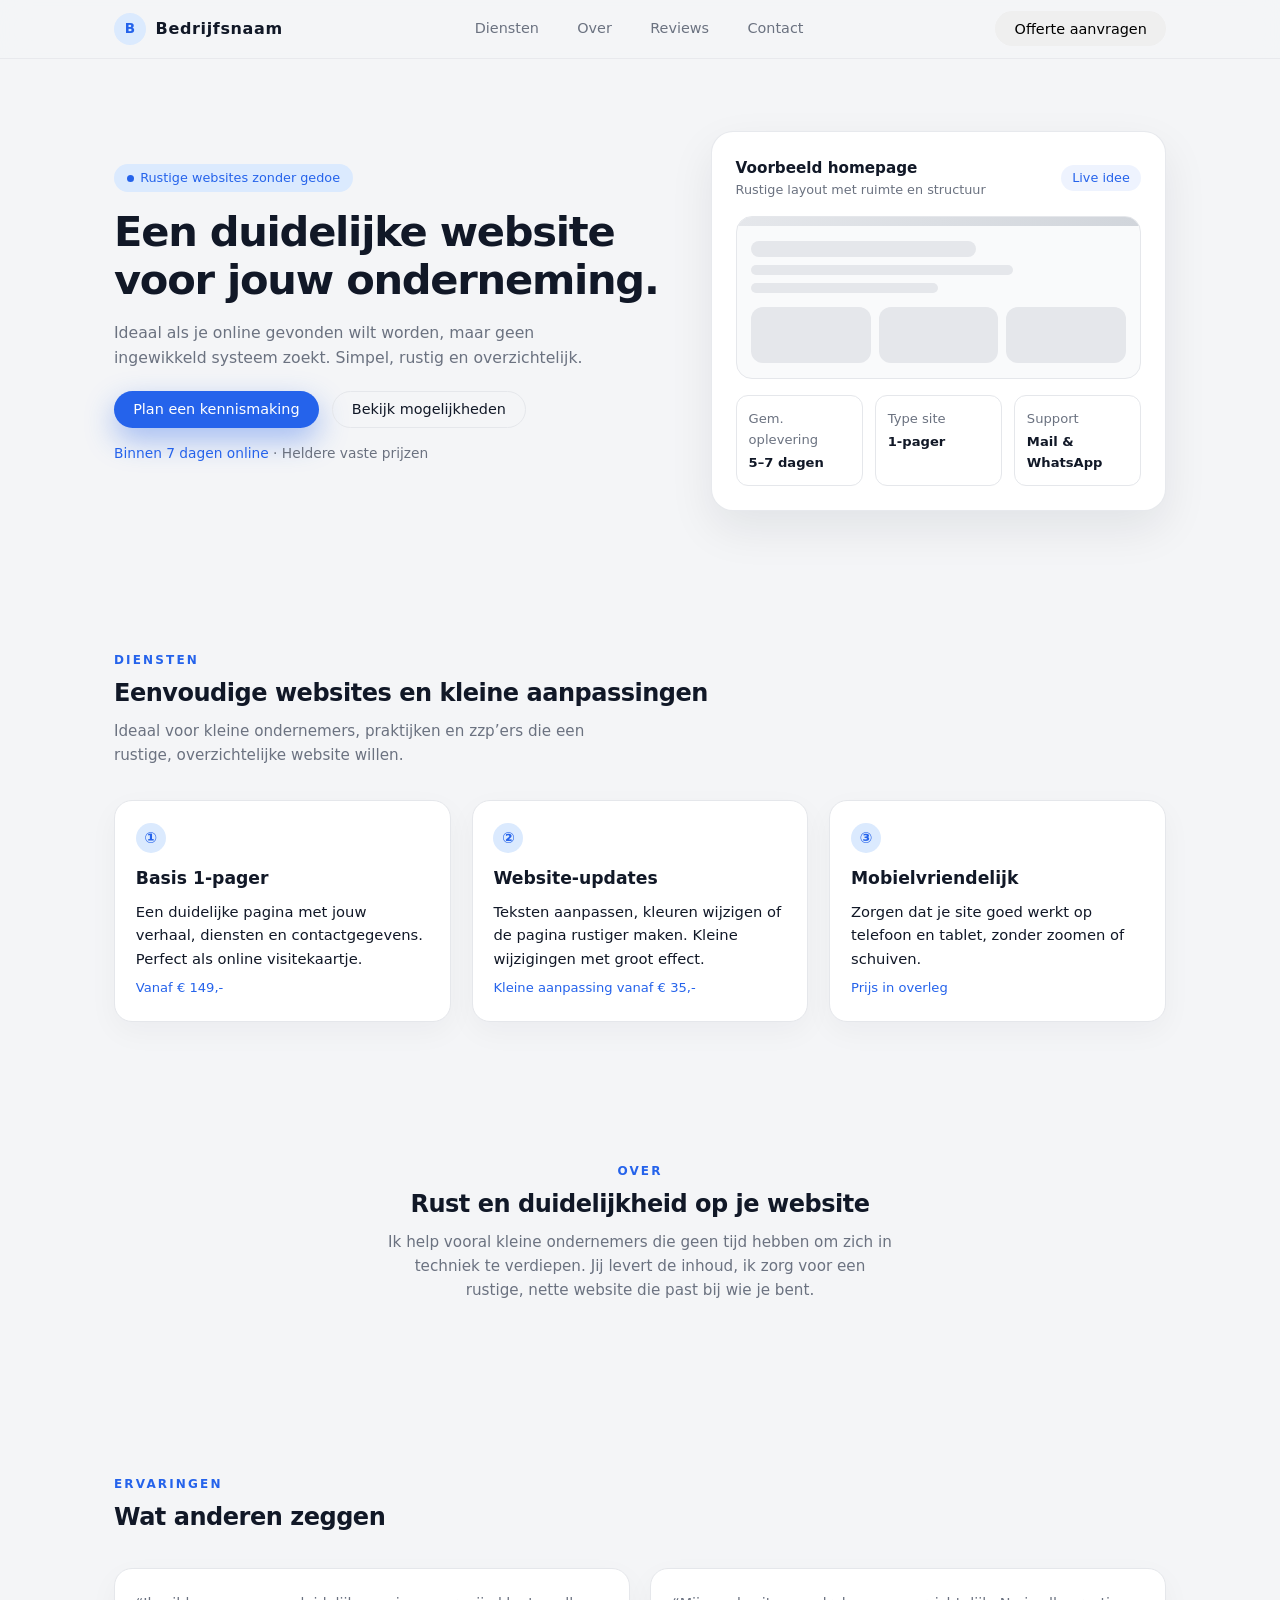
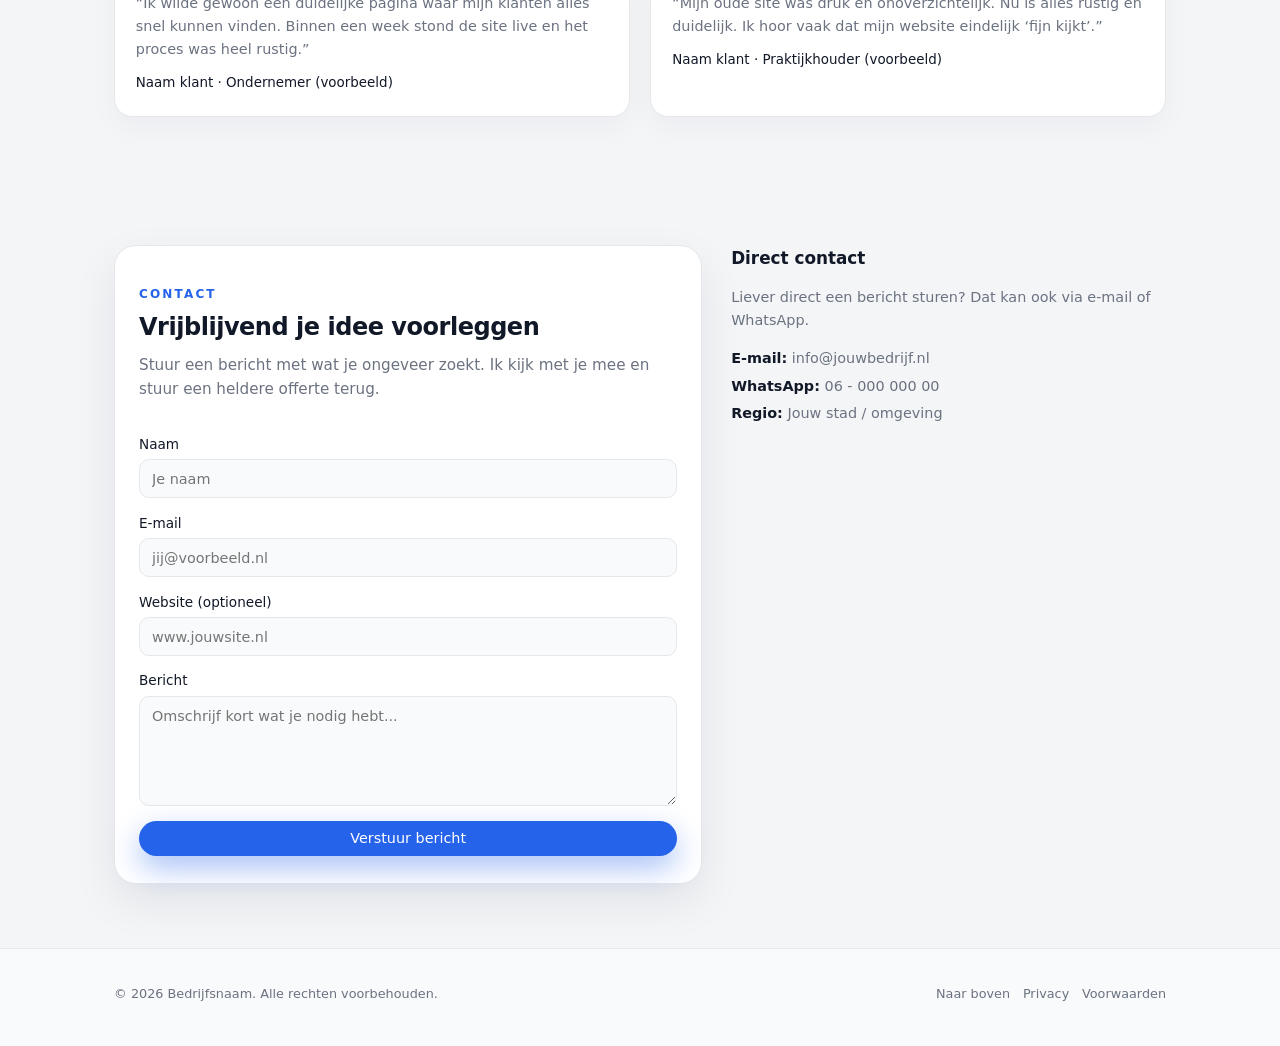
==== index.html @ ff3a42fa "Remove old HTML structure and CSS styles; add new index.html and style.css for a fresh website desig" ====
<!DOCTYPE html>
<html lang="nl">

<head>
    <meta charset="UTF-8">
    <title>Bedrijfsnaam - Simpele Zakelijke Website</title>
    <meta name="viewport" content="width=device-width, initial-scale=1">

    <!-- Koppeling naar externe CSS -->
    <link rel="stylesheet" href="assets/css/style.css">
</head>

<body>
    <div class="page">
        <!-- HEADER / NAV -->
        <header class="site-header">
            <div class="container nav">
                <div class="nav-brand">
                    <div class="nav-logo">B</div>
                    <span class="nav-title">Bedrijfsnaam</span>
                </div>

                <nav class="nav-links">
                    <a href="#diensten">Diensten</a>
                    <a href="#over">Over</a>
                    <a href="#reviews">Reviews</a>
                    <a href="#contact">Contact</a>
                </nav>

                <button class="btn btn-nav"
                    onclick="document.getElementById('contact').scrollIntoView({behavior:'smooth'})">
                    Offerte aanvragen
                </button>
            </div>
        </header>

        <main>
            <!-- HERO -->
            <section class="section hero" id="home">
                <div class="container hero-grid">
                    <div class="hero-text">
                        <div class="badge">
                            <span class="badge-dot"></span>
                            Rustige websites zonder gedoe
                        </div>
                        <h1>Een duidelijke website<br>voor jouw onderneming.</h1>
                        <p class="lead">
                            Ideaal als je online gevonden wilt worden, maar geen ingewikkeld systeem zoekt.
                            Simpel, rustig en overzichtelijk.
                        </p>
                        <div class="hero-actions">
                            <button class="btn btn-primary"
                                onclick="document.getElementById('contact').scrollIntoView({behavior:'smooth'})">
                                Plan een kennismaking
                            </button>
                            <button class="btn btn-ghost"
                                onclick="document.getElementById('diensten').scrollIntoView({behavior:'smooth'})">
                                Bekijk mogelijkheden
                            </button>
                        </div>
                        <p class="hero-meta">
                            <span class="meta-highlight">Binnen 7 dagen online</span> · Heldere vaste prijzen
                        </p>
                    </div>

                    <div class="hero-card">
                        <div class="hero-card-header">
                            <div>
                                <div class="hero-card-title">Voorbeeld homepage</div>
                                <div class="hero-card-subtitle">Rustige layout met ruimte en structuur</div>
                            </div>
                            <span class="hero-pill">Live idee</span>
                        </div>

                        <div class="hero-mockup">
                            <div class="mockup-bar"></div>
                            <div class="mockup-body">
                                <div class="mockup-title"></div>
                                <div class="mockup-line w-70"></div>
                                <div class="mockup-line w-50"></div>
                                <div class="mockup-cards">
                                    <div class="mockup-card"></div>
                                    <div class="mockup-card"></div>
                                    <div class="mockup-card"></div>
                                </div>
                            </div>
                        </div>

                        <div class="hero-stats">
                            <div class="stat">
                                <div class="stat-label">Gem. oplevering</div>
                                <div class="stat-value">5–7 dagen</div>
                            </div>
                            <div class="stat">
                                <div class="stat-label">Type site</div>
                                <div class="stat-value">1-pager</div>
                            </div>
                            <div class="stat">
                                <div class="stat-label">Support</div>
                                <div class="stat-value">Mail & WhatsApp</div>
                            </div>
                        </div>
                    </div>
                </div>
            </section>

            <!-- DIENSTEN -->
            <section class="section" id="diensten">
                <div class="container">
                    <header class="section-header">
                        <p class="section-kicker">Diensten</p>
                        <h2>Eenvoudige websites en kleine aanpassingen</h2>
                        <p class="section-subtitle">
                            Ideaal voor kleine ondernemers, praktijken en zzp’ers die een rustige,
                            overzichtelijke website willen.
                        </p>
                    </header>

                    <div class="cards">
                        <article class="card">
                            <div class="card-icon">①</div>
                            <h3>Basis 1-pager</h3>
                            <p>
                                Een duidelijke pagina met jouw verhaal, diensten en contactgegevens.
                                Perfect als online visitekaartje.
                            </p>
                            <p class="card-meta">Vanaf € 149,-</p>
                        </article>

                        <article class="card">
                            <div class="card-icon">②</div>
                            <h3>Website-updates</h3>
                            <p>
                                Teksten aanpassen, kleuren wijzigen of de pagina rustiger maken.
                                Kleine wijzigingen met groot effect.
                            </p>
                            <p class="card-meta">Kleine aanpassing vanaf € 35,-</p>
                        </article>

                        <article class="card">
                            <div class="card-icon">③</div>
                            <h3>Mobielvriendelijk</h3>
                            <p>
                                Zorgen dat je site goed werkt op telefoon en tablet, zonder zoomen
                                of schuiven.
                            </p>
                            <p class="card-meta">Prijs in overleg</p>
                        </article>
                    </div>
                </div>
            </section>

            <!-- OVER -->
            <section class="section" id="over">
                <div class="container narrow">
                    <header class="section-header center">
                        <p class="section-kicker">Over</p>
                        <h2>Rust en duidelijkheid op je website</h2>
                        <p class="section-subtitle">
                            Ik help vooral kleine ondernemers die geen tijd hebben om zich in techniek
                            te verdiepen. Jij levert de inhoud, ik zorg voor een rustige, nette website
                            die past bij wie je bent.
                        </p>
                    </header>
                </div>
            </section>

            <!-- REVIEWS -->
            <section class="section" id="reviews">
                <div class="container">
                    <header class="section-header">
                        <p class="section-kicker">Ervaringen</p>
                        <h2>Wat anderen zeggen</h2>
                    </header>

                    <div class="reviews">
                        <article class="review">
                            <p class="review-text">
                                “Ik wilde gewoon een duidelijke pagina waar mijn klanten alles snel
                                kunnen vinden. Binnen een week stond de site live en het proces was heel rustig.”
                            </p>
                            <p class="review-author">Naam klant · Ondernemer (voorbeeld)</p>
                        </article>

                        <article class="review">
                            <p class="review-text">
                                “Mijn oude site was druk en onoverzichtelijk. Nu is alles rustig en
                                duidelijk. Ik hoor vaak dat mijn website eindelijk ‘fijn kijkt’.”
                            </p>
                            <p class="review-author">Naam klant · Praktijkhouder (voorbeeld)</p>
                        </article>
                    </div>
                </div>
            </section>

            <!-- CONTACT -->
            <section class="section" id="contact">
                <div class="container contact-grid">
                    <div class="contact-card">
                        <header class="section-header">
                            <p class="section-kicker">Contact</p>
                            <h2>Vrijblijvend je idee voorleggen</h2>
                            <p class="section-subtitle">
                                Stuur een bericht met wat je ongeveer zoekt. Ik kijk met je mee en
                                stuur een heldere offerte terug.
                            </p>
                        </header>

                        <!-- Deze form kun je later koppelen aan e-mail / form-handler -->
                        <form class="form">
                            <label class="field">
                                <span>Naam</span>
                                <input type="text" name="naam" placeholder="Je naam">
                            </label>

                            <label class="field">
                                <span>E-mail</span>
                                <input type="email" name="email" placeholder="jij@voorbeeld.nl">
                            </label>

                            <label class="field">
                                <span>Website (optioneel)</span>
                                <input type="text" name="website" placeholder="www.jouwsite.nl">
                            </label>

                            <label class="field">
                                <span>Bericht</span>
                                <textarea name="bericht" placeholder="Omschrijf kort wat je nodig hebt..."></textarea>
                            </label>

                            <button type="submit" class="btn btn-primary">
                                Verstuur bericht
                            </button>
                        </form>
                    </div>

                    <aside class="contact-info">
                        <h3>Direct contact</h3>
                        <p>
                            Liever direct een bericht sturen? Dat kan ook via e-mail of WhatsApp.
                        </p>
                        <ul>
                            <li><strong>E-mail:</strong> info@jouwbedrijf.nl</li>
                            <li><strong>WhatsApp:</strong> 06 - 000 000 00</li>
                            <li><strong>Regio:</strong> Jouw stad / omgeving</li>
                        </ul>
                    </aside>
                </div>
            </section>
        </main>

        <!-- FOOTER -->
        <footer class="site-footer">
            <div class="container footer-inner">
                <p>© <span id="year"></span> Bedrijfsnaam. Alle rechten voorbehouden.</p>
                <p class="footer-links">
                    <a href="#home">Naar boven</a>
                    <a href="#">Privacy</a>
                    <a href="#">Voorwaarden</a>
                </p>
            </div>
        </footer>
    </div>

    <script>
        // Jaar automatisch in de footer
        document.getElementById("year").textContent = new Date().getFullYear();
    </script>
</body>

</html>
---- assets/css/style.css ----
/* ==========
   Basis / reset
   ========== */

:root {
    /* Kleuren – blauw zakelijk */
    --color-bg: #f4f5f7;
    --color-surface: #ffffff;
    --color-border: #e5e7eb;
    --color-text: #111827;
    --color-muted: #6b7280;
    --color-accent: #2563eb;
    --color-accent-soft: #dbeafe;

    /* Layout */
    --max-width: 1100px;
    --radius-lg: 18px;
    --radius-md: 12px;
    --shadow-soft: 0 18px 45px rgba(15, 23, 42, 0.08);
    --shadow-card: 0 10px 30px rgba(15, 23, 42, 0.04);

    /* Typo */
    --font-main: system-ui, -apple-system, BlinkMacSystemFont, "Segoe UI", sans-serif;
}

*,
*::before,
*::after {
    box-sizing: border-box;
}

body {
    margin: 0;
    font-family: var(--font-main);
    background: var(--color-bg);
    color: var(--color-text);
    line-height: 1.6;
}

/* ==========
   Layout helpers
   ========== */

.page {
    min-height: 100vh;
    display: flex;
    flex-direction: column;
}

.container {
    max-width: var(--max-width);
    margin: 0 auto;
    padding: 0 1.5rem;
}

.section {
    padding: 4rem 0;
}

.section-header {
    margin-bottom: 2rem;
}

.section-header.center {
    text-align: center;
}

.section-kicker {
    text-transform: uppercase;
    letter-spacing: 0.18em;
    font-size: 0.75rem;
    color: var(--color-accent);
    font-weight: 600;
    margin-bottom: 0.25rem;
}

.section-header h2 {
    margin: 0 0 0.4rem;
    font-size: 1.5rem;
    letter-spacing: -0.02em;
}

.section-subtitle {
    margin: 0;
    font-size: 0.95rem;
    color: var(--color-muted);
    max-width: 32rem;
}

.section-header.center .section-subtitle {
    margin-left: auto;
    margin-right: auto;
}

.narrow {
    max-width: 780px;
}

/* ==========
   Header / nav
   ========== */

.site-header {
    position: sticky;
    top: 0;
    z-index: 20;
    backdrop-filter: blur(14px);
    background: rgba(244, 245, 247, 0.92);
    border-bottom: 1px solid rgba(229, 231, 235, 0.8);
}

.nav {
    display: flex;
    align-items: center;
    justify-content: space-between;
    padding: 0.7rem 1.5rem 0.7rem 1.5rem;
}

.nav-brand {
    display: flex;
    align-items: center;
    gap: 0.6rem;
}

.nav-logo {
    width: 32px;
    height: 32px;
    border-radius: 999px;
    background: var(--color-accent-soft);
    display: inline-flex;
    align-items: center;
    justify-content: center;
    font-size: 0.85rem;
    font-weight: 700;
    color: var(--color-accent);
}

.nav-title {
    font-weight: 600;
    letter-spacing: 0.04em;
}

.nav-links {
    display: none;
    gap: 1rem;
    font-size: 0.9rem;
}

.nav-links a {
    text-decoration: none;
    padding: 0.35rem 0.7rem;
    border-radius: 999px;
    color: var(--color-muted);
    transition: background 0.15s ease, color 0.15s ease;
}

.nav-links a:hover {
    background: var(--color-accent-soft);
    color: var(--color-accent);
}

.btn-nav {
    display: none;
}

/* Toon volledige nav pas op grotere schermen */
@media (min-width: 768px) {
    .nav-links {
        display: flex;
    }

    .btn-nav {
        display: inline-flex;
    }
}

/* ==========
   Buttons
   ========== */

.btn {
    border-radius: 999px;
    border: none;
    font-family: inherit;
    font-size: 0.9rem;
    padding: 0.6rem 1.2rem;
    cursor: pointer;
    display: inline-flex;
    align-items: center;
    justify-content: center;
    gap: 0.35rem;
    transition: transform 0.12s ease, box-shadow 0.12s ease, background 0.12s ease;
}

.btn-primary {
    background: var(--color-accent);
    color: #ffffff;
    box-shadow: 0 12px 30px rgba(37, 99, 235, 0.4);
}

.btn-primary:hover {
    transform: translateY(-1px);
    box-shadow: 0 18px 40px rgba(37, 99, 235, 0.5);
}

.btn-ghost {
    background: transparent;
    color: var(--color-text);
    border: 1px solid var(--color-border);
}

.btn-ghost:hover {
    background: #ffffff;
    box-shadow: var(--shadow-card);
}

/* ==========
   Hero
   ========== */

.hero {
    padding-top: 4.5rem;
}

.hero-grid {
    display: grid;
    gap: 2.5rem;
}

@media (min-width: 900px) {
    .hero-grid {
        grid-template-columns: minmax(0, 1.1fr) minmax(0, 0.9fr);
        align-items: center;
    }
}

.hero-text h1 {
    margin: 0 0 0.7rem;
    font-size: clamp(1.9rem, 4vw, 2.6rem);
    letter-spacing: -0.03em;
    line-height: 1.15;
}

.lead {
    font-size: 0.98rem;
    color: var(--color-muted);
    max-width: 32rem;
}

.hero-actions {
    display: flex;
    flex-wrap: wrap;
    gap: 0.8rem;
    margin: 1.3rem 0 0.9rem;
}

.hero-meta {
    font-size: 0.86rem;
    color: var(--color-muted);
}

.meta-highlight {
    color: var(--color-accent);
    font-weight: 500;
}

.badge {
    display: inline-flex;
    align-items: center;
    gap: 0.4rem;
    background: var(--color-accent-soft);
    color: var(--color-accent);
    padding: 0.25rem 0.8rem;
    border-radius: 999px;
    font-size: 0.8rem;
    margin-bottom: 1rem;
}

.badge-dot {
    width: 7px;
    height: 7px;
    border-radius: 999px;
    background: var(--color-accent);
}

/* Hero kaart rechts */

.hero-card {
    background: var(--color-surface);
    border-radius: 22px;
    padding: 1.5rem;
    box-shadow: var(--shadow-soft);
    border: 1px solid rgba(229, 231, 235, 0.9);
}

.hero-card-header {
    display: flex;
    align-items: center;
    justify-content: space-between;
    margin-bottom: 1rem;
    gap: 1rem;
}

.hero-card-title {
    font-size: 0.95rem;
    font-weight: 600;
}

.hero-card-subtitle {
    font-size: 0.8rem;
    color: var(--color-muted);
}

.hero-pill {
    font-size: 0.8rem;
    padding: 0.2rem 0.7rem;
    border-radius: 999px;
    background: rgba(37, 99, 235, 0.08);
    color: var(--color-accent);
}

/* Kleine mockup */

.hero-mockup {
    border-radius: 16px;
    border: 1px solid var(--color-border);
    overflow: hidden;
    background: #f9fafb;
    margin-bottom: 1rem;
}

.mockup-bar {
    height: 9px;
    background: linear-gradient(to right, #e5e7eb, #d1d5db);
}

.mockup-body {
    padding: 0.9rem;
    display: grid;
    gap: 0.5rem;
}

.mockup-title {
    height: 16px;
    width: 60%;
    border-radius: 999px;
    background: #e5e7eb;
}

.mockup-line {
    height: 10px;
    border-radius: 999px;
    background: #e5e7eb;
}

.mockup-line.w-70 {
    width: 70%;
}

.mockup-line.w-50 {
    width: 50%;
}

.mockup-cards {
    display: grid;
    grid-template-columns: repeat(3, minmax(0, 1fr));
    gap: 0.5rem;
    margin-top: 0.4rem;
}

.mockup-card {
    height: 56px;
    border-radius: 12px;
    background: #e5e7eb;
}

/* Stats onder de mockup */

.hero-stats {
    display: grid;
    grid-template-columns: repeat(3, minmax(0, 1fr));
    gap: 0.75rem;
    font-size: 0.82rem;
}

.stat {
    background: #ffffff;
    border-radius: 12px;
    padding: 0.75rem;
    border: 1px solid var(--color-border);
}

.stat-label {
    color: var(--color-muted);
    margin-bottom: 0.15rem;
}

.stat-value {
    font-weight: 600;
}

/* ==========
   Cards / diensten
   ========== */

.cards {
    display: grid;
    gap: 1.3rem;
}

@media (min-width: 768px) {
    .cards {
        grid-template-columns: repeat(3, minmax(0, 1fr));
    }
}

.card {
    background: var(--color-surface);
    border-radius: var(--radius-lg);
    padding: 1.4rem 1.3rem;
    border: 1px solid var(--color-border);
    box-shadow: var(--shadow-card);
    font-size: 0.92rem;
    display: flex;
    flex-direction: column;
    gap: 0.45rem;
}

.card-icon {
    width: 30px;
    height: 30px;
    border-radius: 999px;
    background: var(--color-accent-soft);
    display: inline-flex;
    align-items: center;
    justify-content: center;
    font-size: 0.95rem;
    margin-bottom: 0.3rem;
    color: var(--color-accent);
    font-weight: 600;
}

.card h3 {
    margin: 0;
}

.card p {
    margin: 0;
}

.card-meta {
    margin-top: 0.4rem;
    font-size: 0.82rem;
    color: var(--color-accent);
    font-weight: 500;
}

/* ==========
   Reviews
   ========== */

.reviews {
    display: grid;
    gap: 1.3rem;
}

@media (min-width: 768px) {
    .reviews {
        grid-template-columns: repeat(2, minmax(0, 1fr));
    }
}

.review {
    background: var(--color-surface);
    border-radius: var(--radius-lg);
    padding: 1.4rem 1.3rem;
    border: 1px solid var(--color-border);
    box-shadow: var(--shadow-card);
    font-size: 0.9rem;
}

.review-text {
    margin: 0 0 0.7rem;
    color: var(--color-muted);
}

.review-author {
    margin: 0;
    font-size: 0.84rem;
    font-weight: 500;
}

/* ==========
   Contact
   ========== */

.contact-grid {
    display: grid;
    gap: 1.8rem;
}

@media (min-width: 900px) {
    .contact-grid {
        grid-template-columns: minmax(0, 1.15fr) minmax(0, 0.85fr);
    }
}

.contact-card {
    background: var(--color-surface);
    border-radius: 22px;
    padding: 1.7rem 1.5rem;
    border: 1px solid var(--color-border);
    box-shadow: var(--shadow-soft);
}

.form {
    display: grid;
    gap: 0.9rem;
    margin-top: 1.2rem;
}

.field {
    display: grid;
    gap: 0.25rem;
    font-size: 0.85rem;
}

.field span {
    font-weight: 500;
}

input,
textarea {
    font-family: var(--font-main);
    font-size: 0.9rem;
    border-radius: 10px;
    border: 1px solid var(--color-border);
    padding: 0.65rem 0.75rem;
    outline: none;
    background: #f9fafb;
    transition: border 0.12s ease, box-shadow 0.12s ease, background 0.12s ease;
}

input:focus,
textarea:focus {
    border-color: var(--color-accent);
    box-shadow: 0 0 0 1px rgba(37, 99, 235, 0.4);
    background: #ffffff;
}

textarea {
    min-height: 110px;
    resize: vertical;
}

.contact-info {
    font-size: 0.9rem;
    color: var(--color-muted);
}

.contact-info h3 {
    margin-top: 0;
    margin-bottom: 0.7rem;
    color: var(--color-text);
}

.contact-info ul {
    list-style: none;
    padding: 0;
    margin: 0.7rem 0 0 0;
}

.contact-info li {
    margin-bottom: 0.3rem;
}

.contact-info strong {
    color: var(--color-text);
}

/* ==========
   Footer
   ========== */

.site-footer {
    border-top: 1px solid rgba(229, 231, 235, 0.9);
    background: #f9fafb;
    padding: 1.4rem 0 1.8rem;
    margin-top: auto;
    font-size: 0.8rem;
    color: var(--color-muted);
}

.footer-inner {
    display: flex;
    flex-wrap: wrap;
    gap: 0.6rem;
    align-items: center;
    justify-content: space-between;
}

.footer-links {
    display: flex;
    gap: 0.8rem;
}

.footer-links a {
    text-decoration: none;
    color: inherit;
}

.footer-links a:hover {
    text-decoration: underline;
}
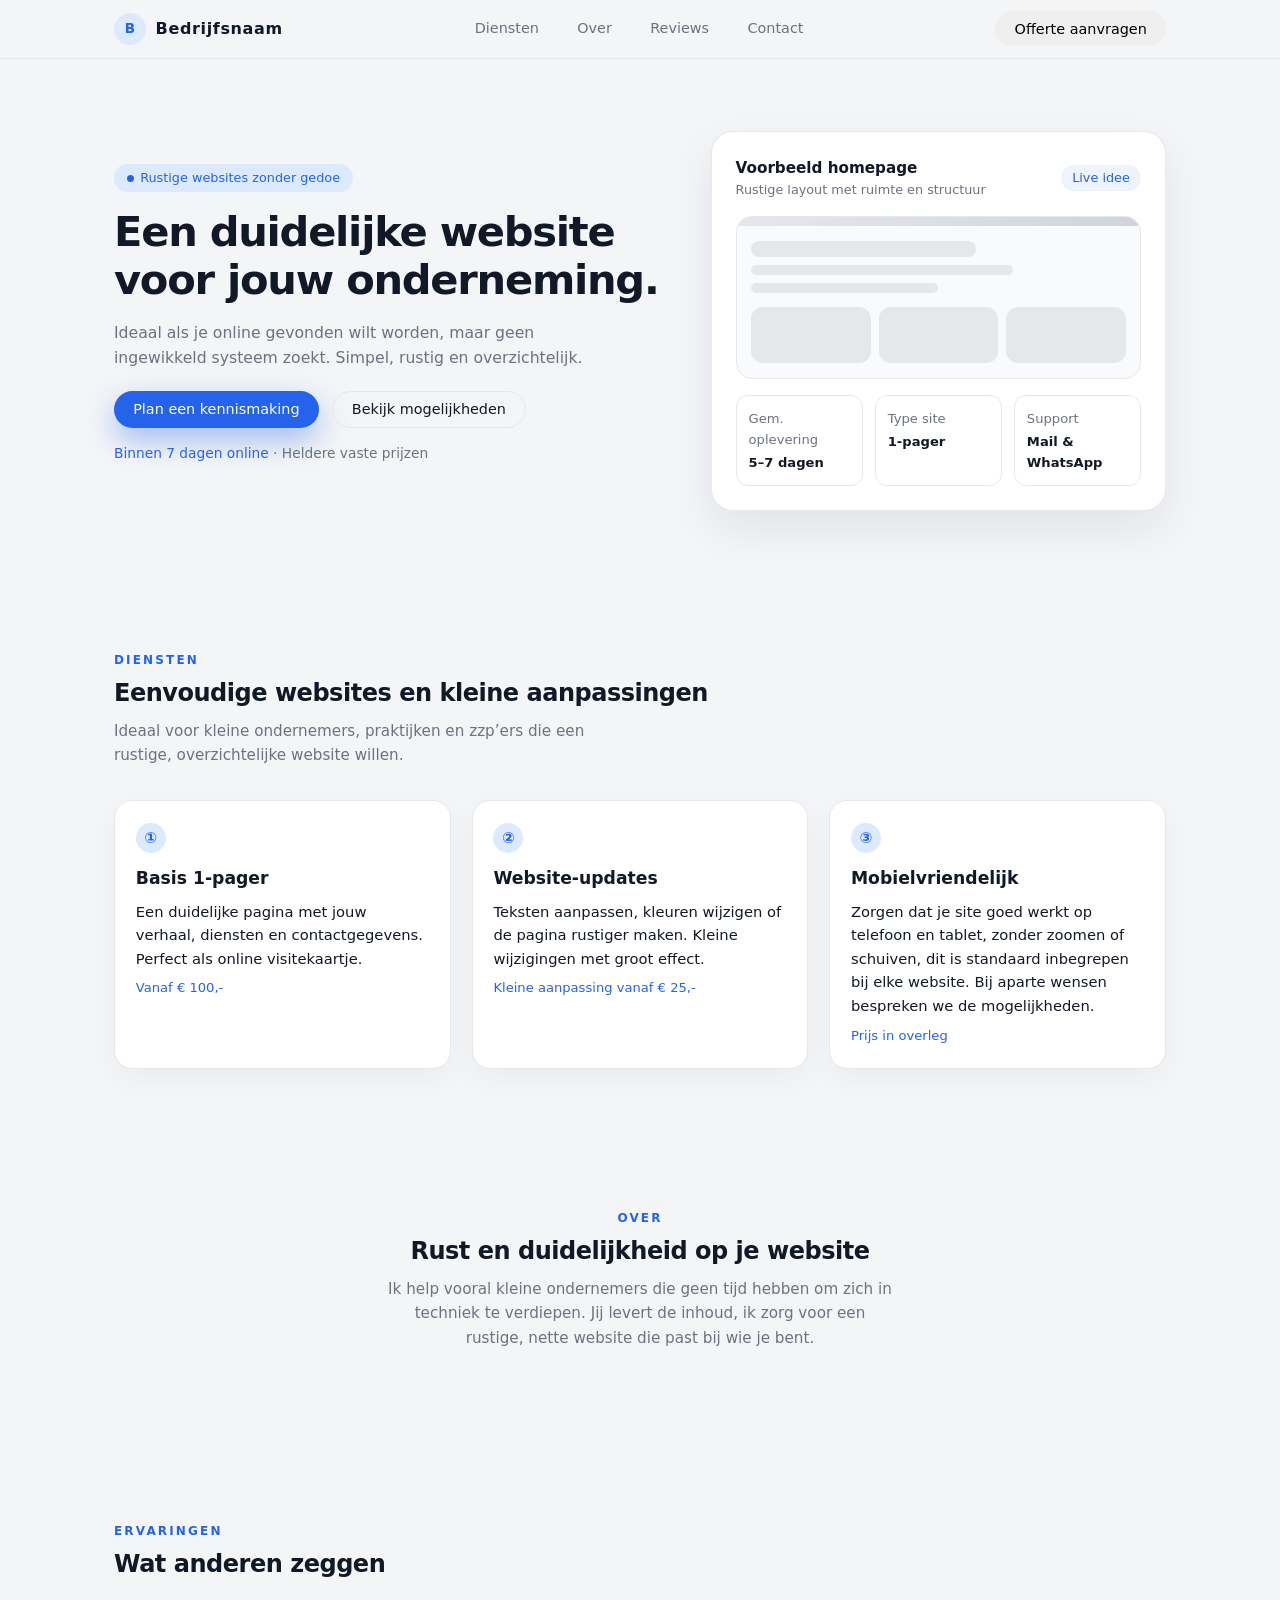
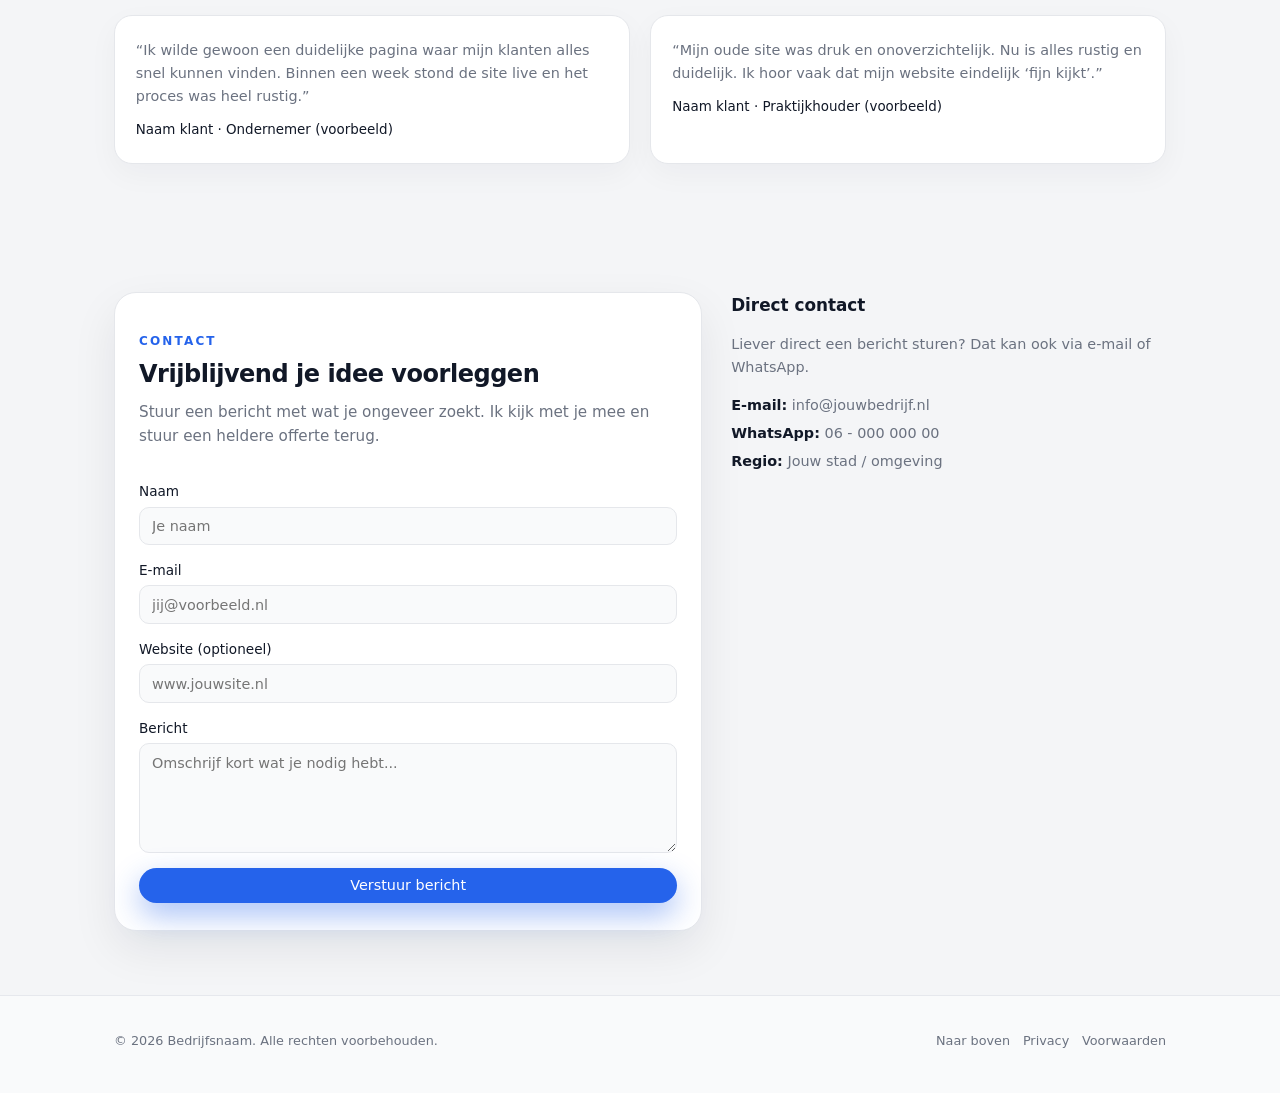
==== commit 8cb256fc: "Refactor code structure for improved readability and maintainability" ====
--- a/index.html
+++ b/index.html
@@ -37,7 +37,9 @@
         <main>
             <!-- HERO -->
             <section class="section hero" id="home">
+
                 <div class="container hero-grid">
+
                     <div class="hero-text">
                         <div class="badge">
                             <span class="badge-dot"></span>
@@ -124,7 +126,7 @@
                                 Een duidelijke pagina met jouw verhaal, diensten en contactgegevens.
                                 Perfect als online visitekaartje.
                             </p>
-                            <p class="card-meta">Vanaf € 149,-</p>
+                            <p class="card-meta">Vanaf € 100,-</p>
                         </article>
 
                         <article class="card">
@@ -134,7 +136,7 @@
                                 Teksten aanpassen, kleuren wijzigen of de pagina rustiger maken.
                                 Kleine wijzigingen met groot effect.
                             </p>
-                            <p class="card-meta">Kleine aanpassing vanaf € 35,-</p>
+                            <p class="card-meta">Kleine aanpassing vanaf € 25,-</p>
                         </article>
 
                         <article class="card">
@@ -142,7 +144,8 @@
                             <h3>Mobielvriendelijk</h3>
                             <p>
                                 Zorgen dat je site goed werkt op telefoon en tablet, zonder zoomen
-                                of schuiven.
+                                of schuiven, dit is standaard inbegrepen bij elke website.
+                                Bij aparte wensen bespreken we de mogelijkheden.
                             </p>
                             <p class="card-meta">Prijs in overleg</p>
                         </article>
--- a/assets/css/style.css
+++ b/assets/css/style.css
@@ -217,6 +217,8 @@
 /* ==========
    Hero
    ========== */
+
+
 
 .hero {
     padding-top: 4.5rem;
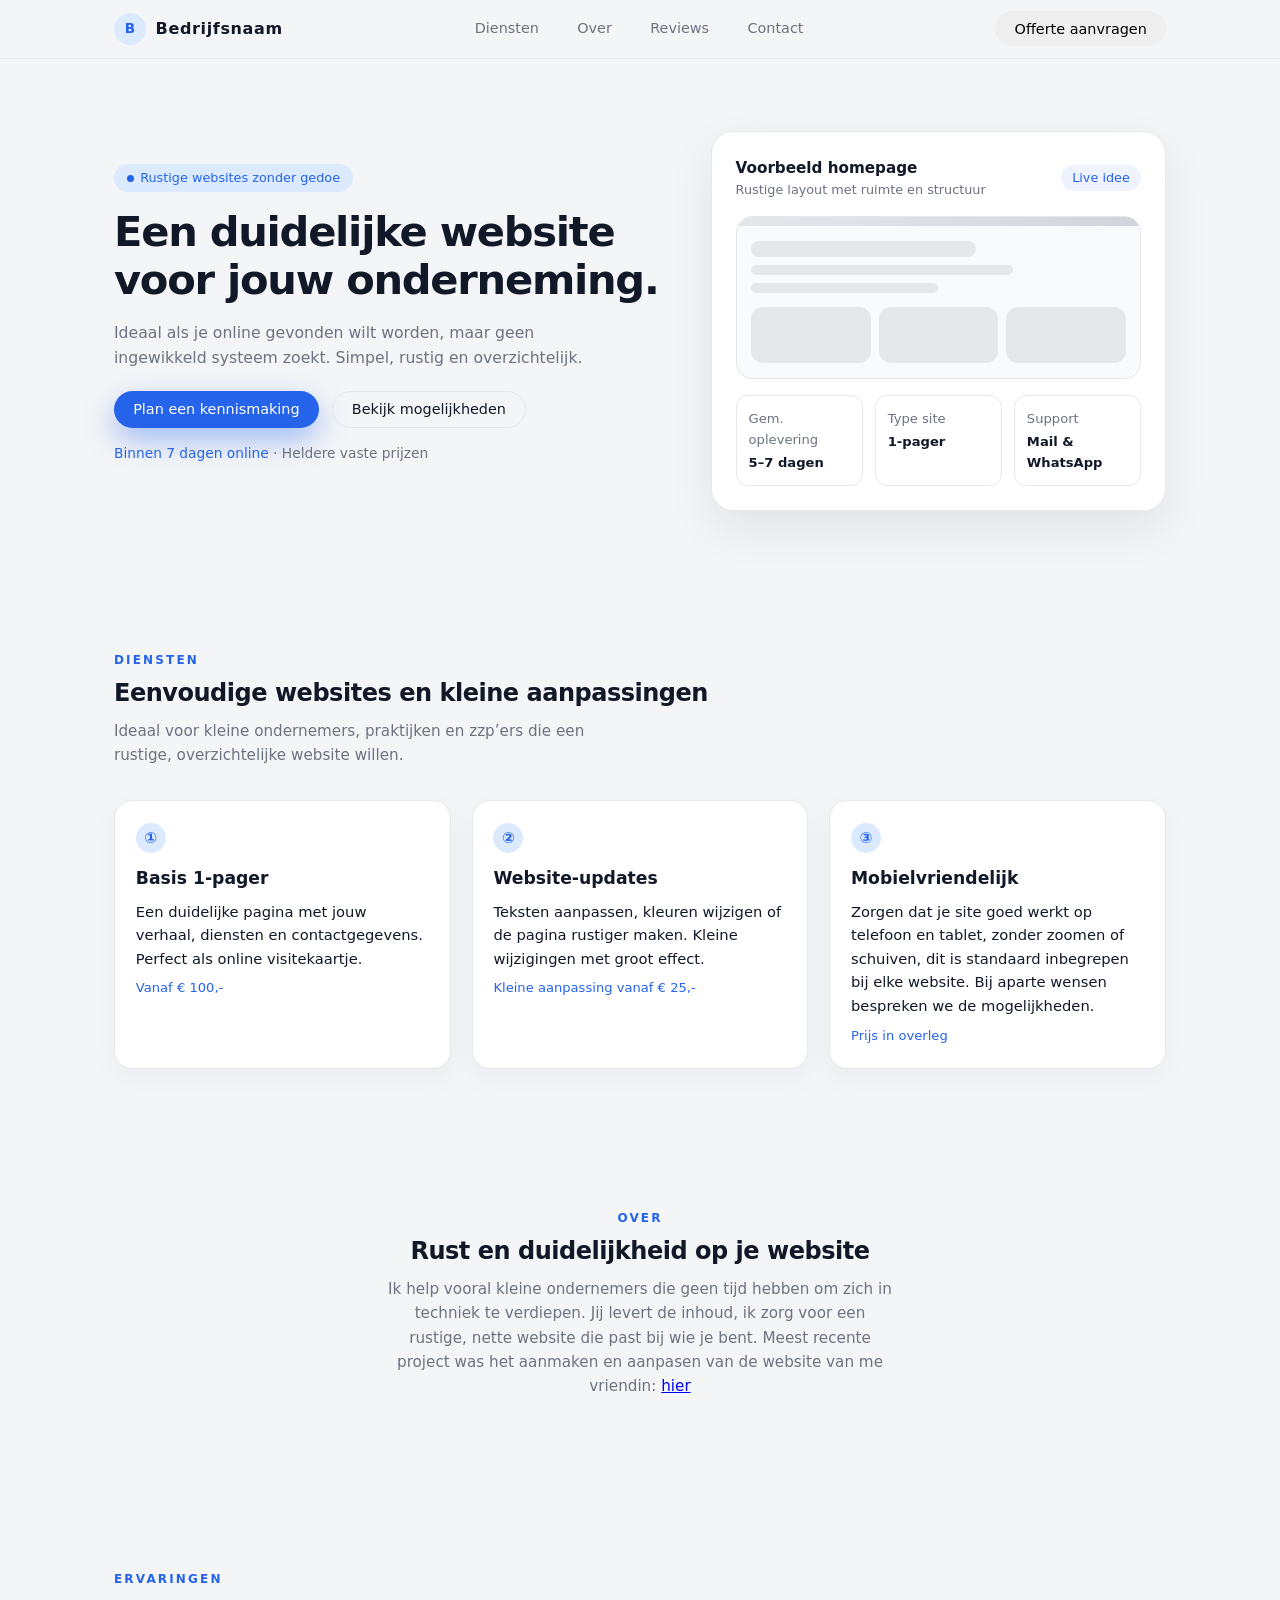
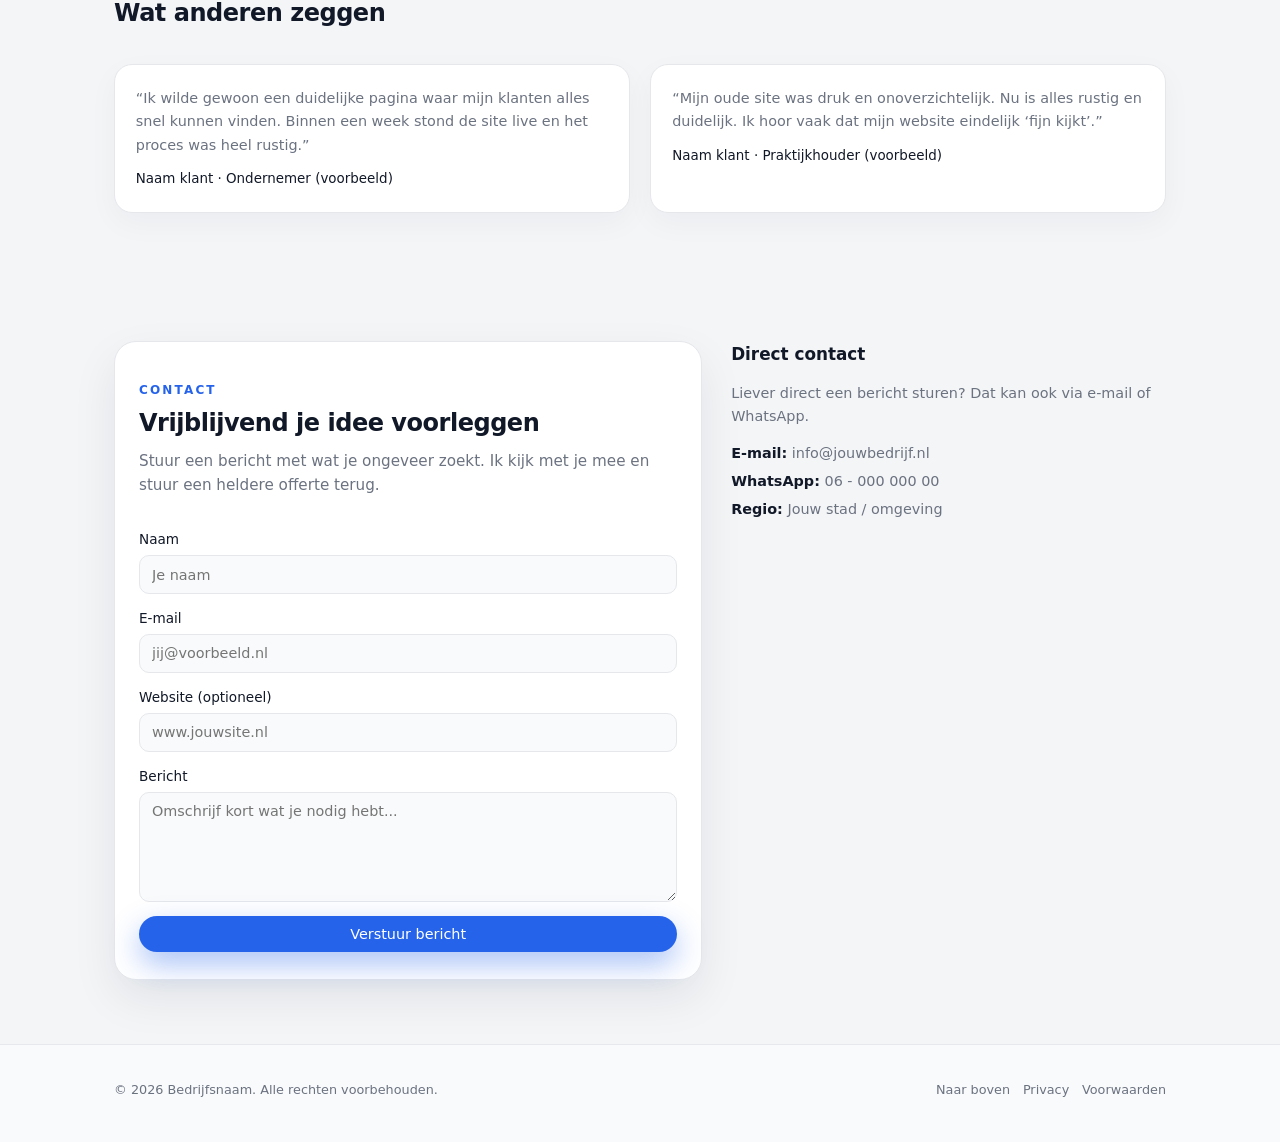
==== commit 889ee675: "Add recent project link to personal website section" ====
--- a/index.html
+++ b/index.html
@@ -163,6 +163,8 @@
                             Ik help vooral kleine ondernemers die geen tijd hebben om zich in techniek
                             te verdiepen. Jij levert de inhoud, ik zorg voor een rustige, nette website
                             die past bij wie je bent.
+                            Meest recente project was het aanmaken en aanpasen van de website van me vriendin:
+                            <a href="https://www.groei-sterker.nl/" target="_blank">hier</a>
                         </p>
                     </header>
                 </div>
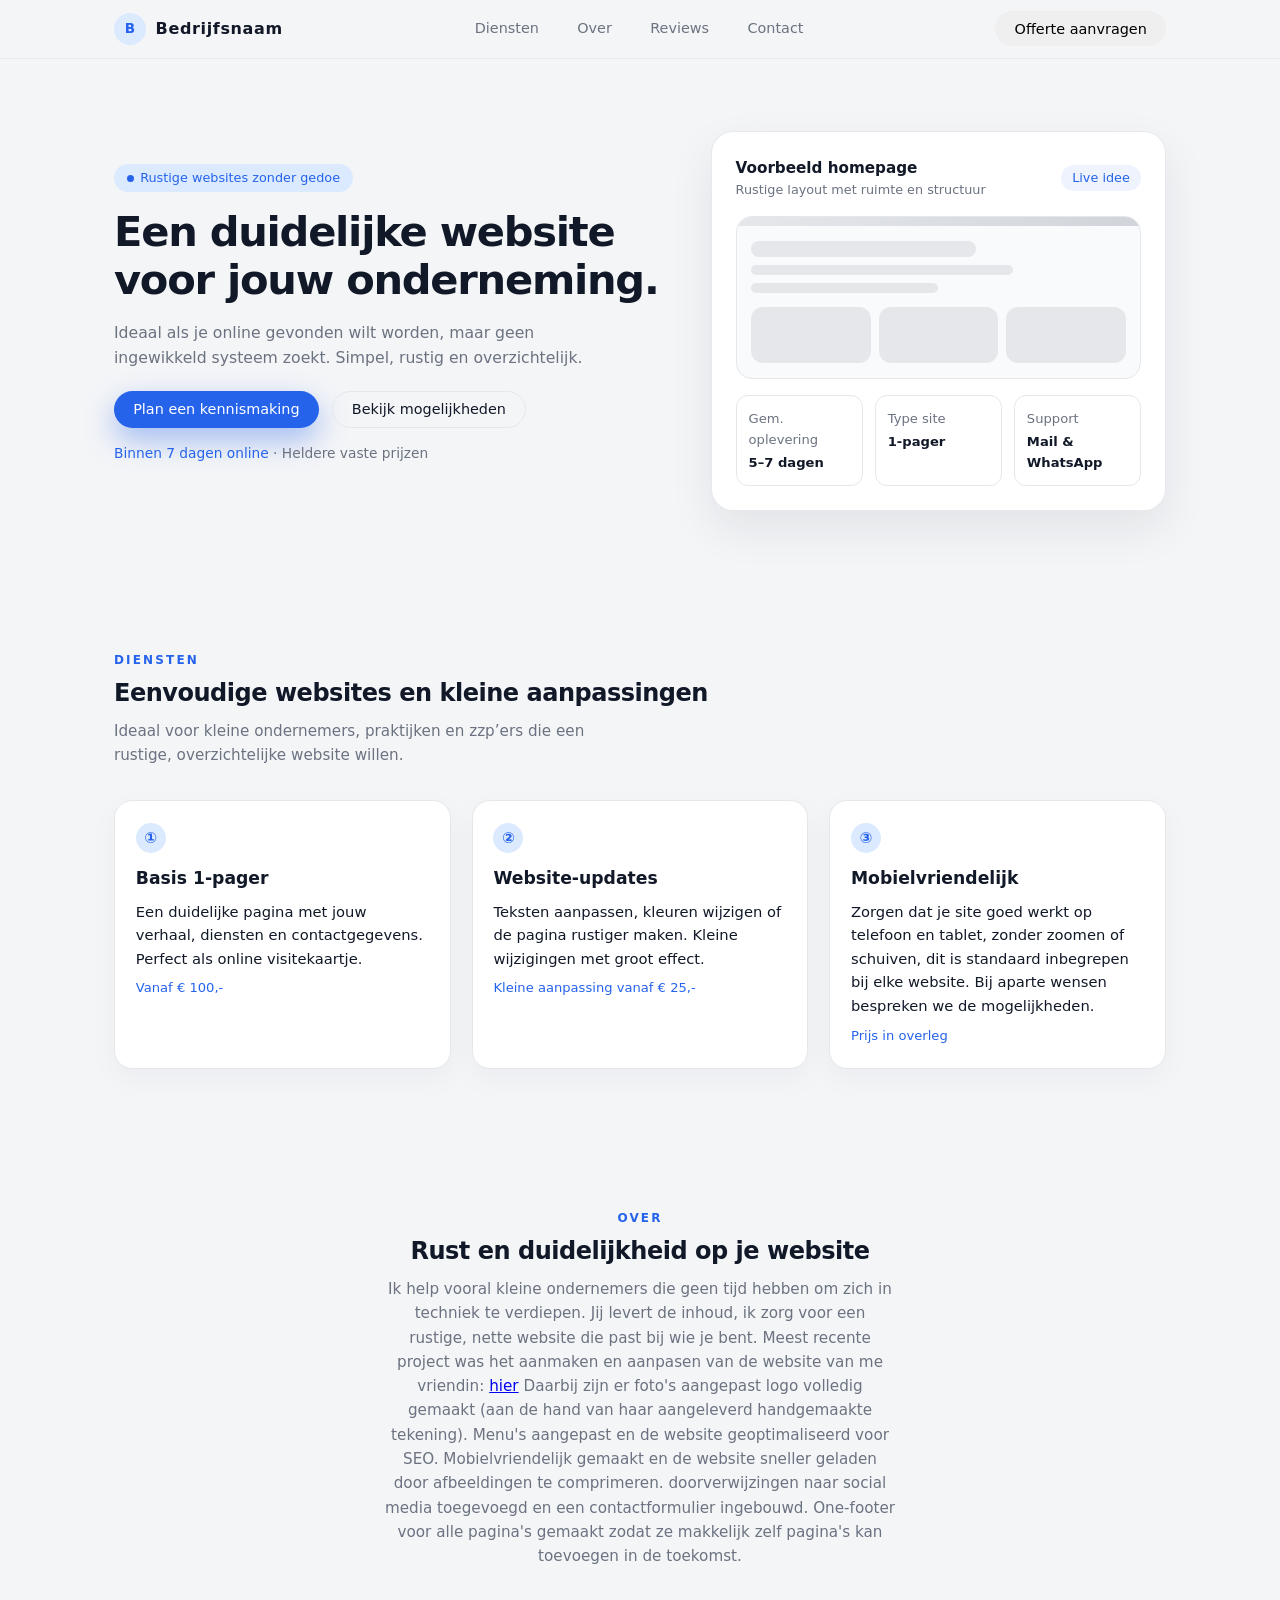
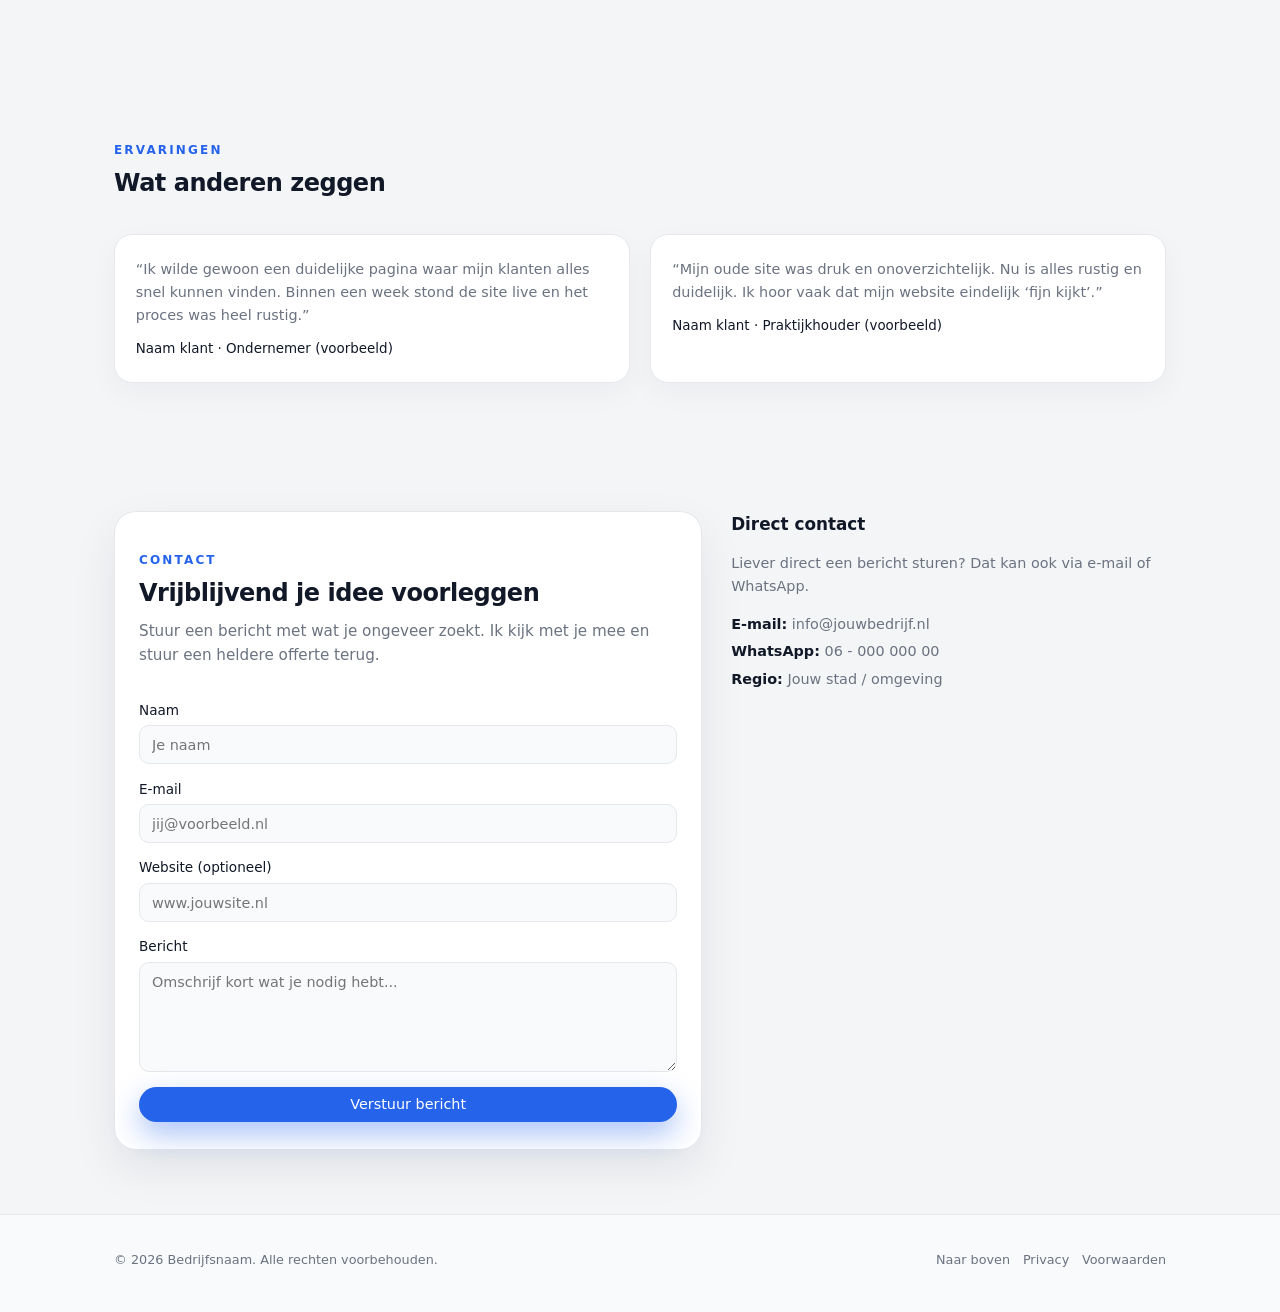
==== commit a199ce8c: "Update project description with recent changes and optimizations" ====
--- a/index.html
+++ b/index.html
@@ -165,6 +165,14 @@
                             die past bij wie je bent.
                             Meest recente project was het aanmaken en aanpasen van de website van me vriendin:
                             <a href="https://www.groei-sterker.nl/" target="_blank">hier</a>
+
+                            Daarbij zijn er foto's aangepast logo volledig gemaakt (aan de hand van haar aangeleverd
+                            handgemaakte tekening).
+                            Menu's aangepast en de website geoptimaliseerd voor SEO.
+                            Mobielvriendelijk gemaakt en de website sneller geladen door afbeeldingen te comprimeren.
+                            doorverwijzingen naar social media toegevoegd en een contactformulier ingebouwd.
+                            One-footer voor alle pagina's gemaakt zodat ze makkelijk zelf pagina's kan toevoegen in de
+                            toekomst.
                         </p>
                     </header>
                 </div>
